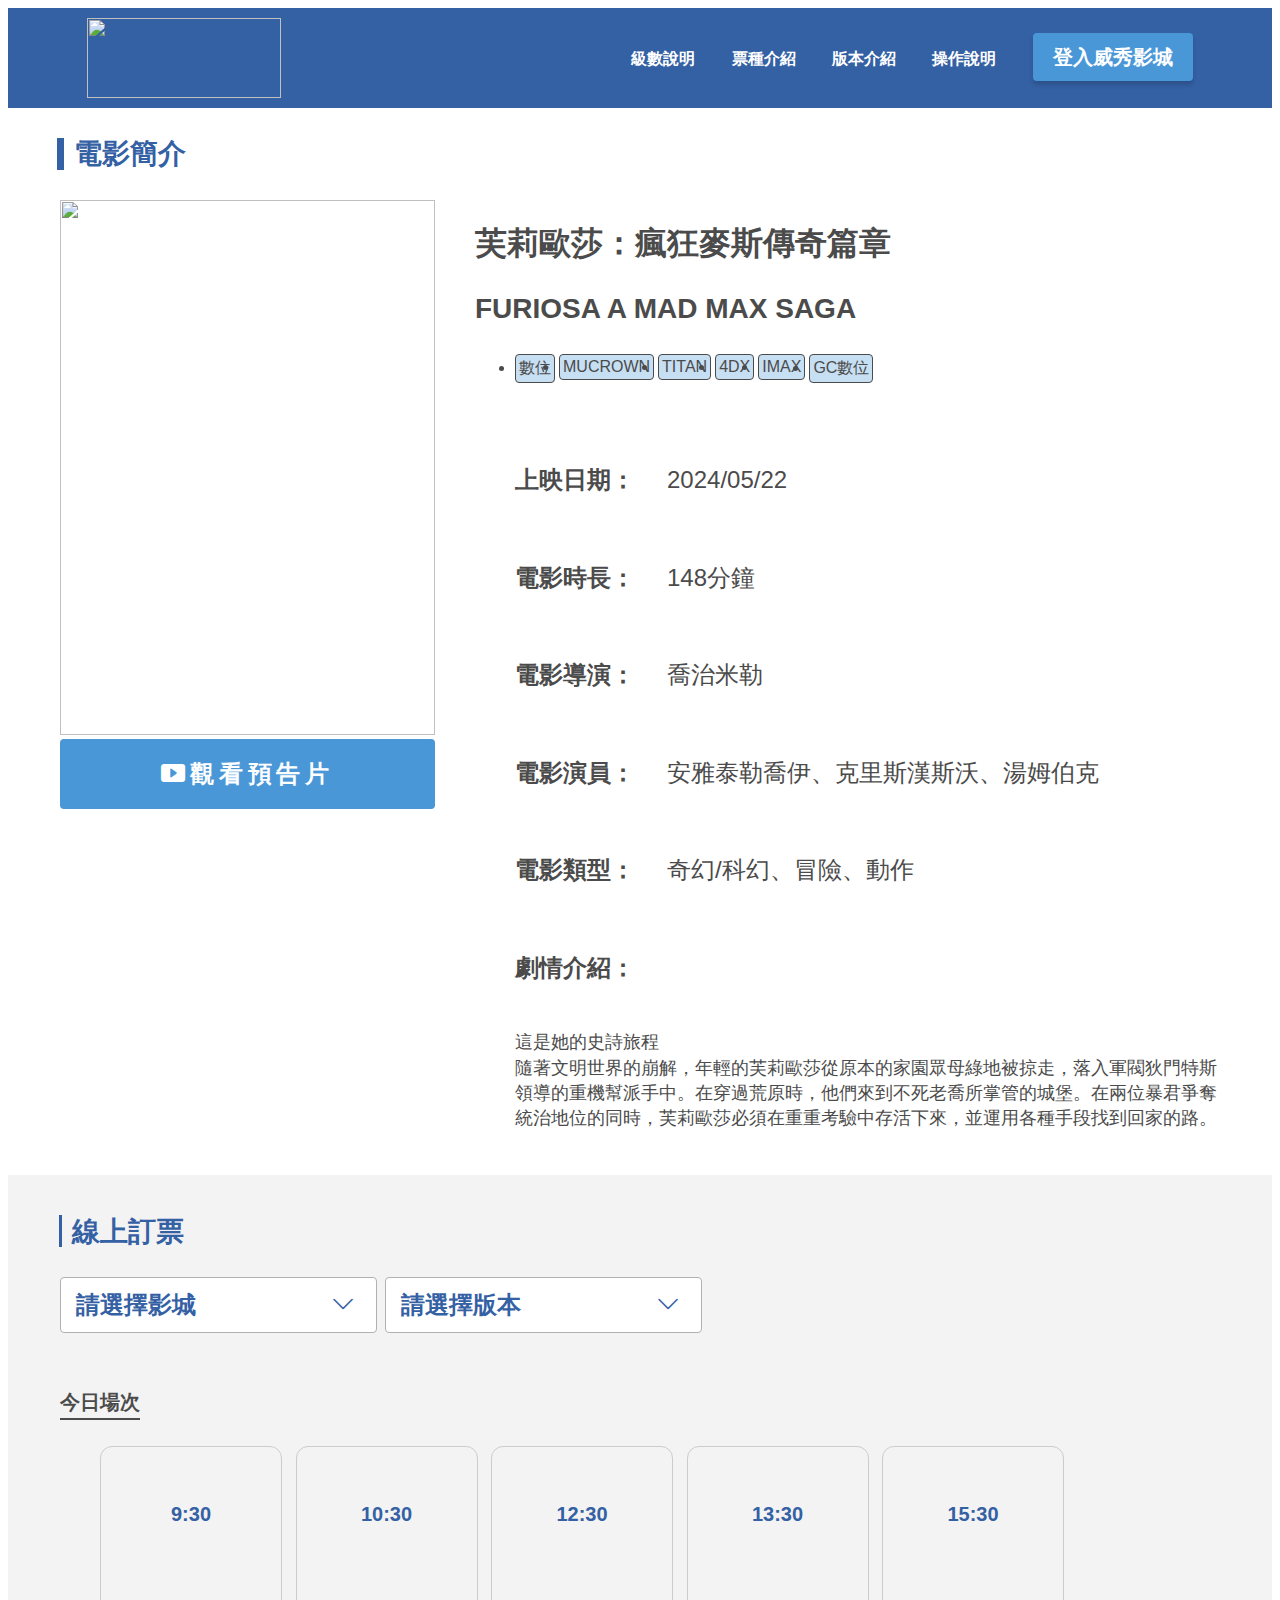
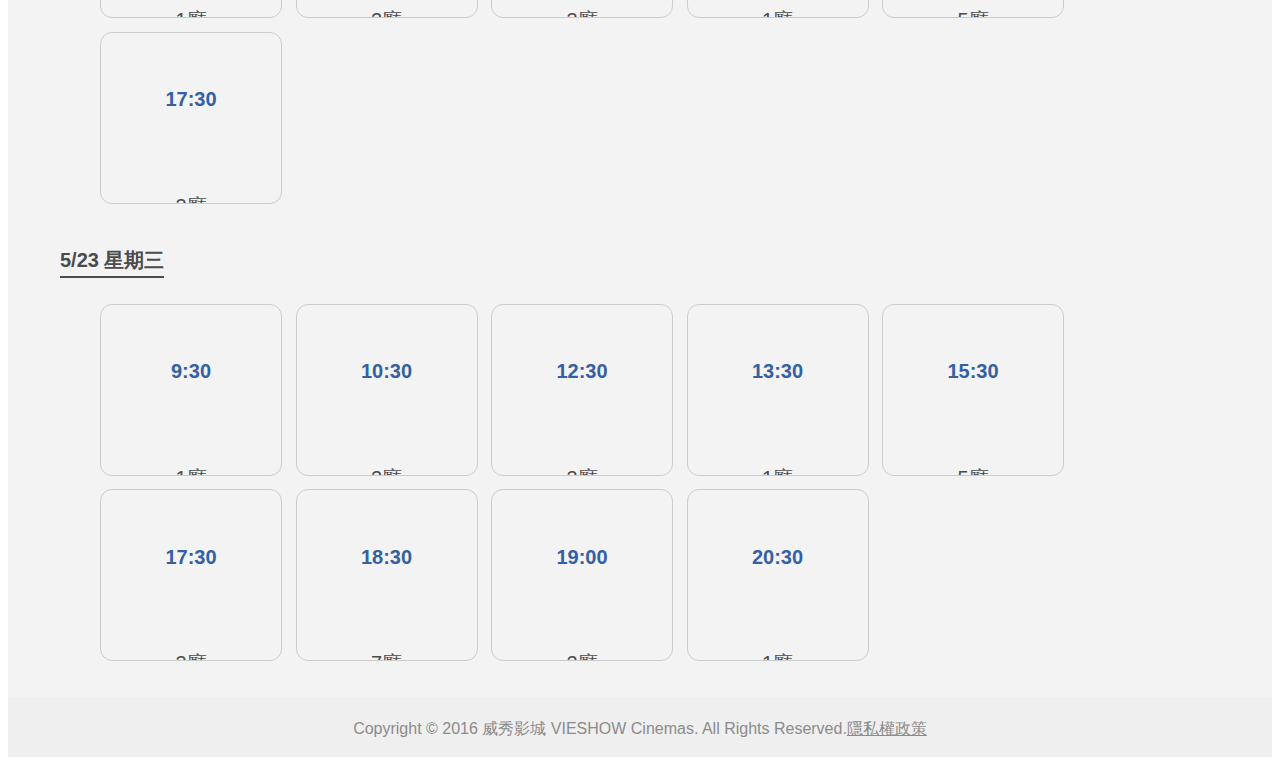
==== movieinfo.html @ c05664ff "上傳其他頁面" ====
<!DOCTYPE html>
<html lang="en">
<head>
  <meta charset="UTF-8">
  <meta name="viewport" content="width=device-width, initial-scale=1.0">
  <link rel="stylesheet" href="css/movieinfo.css">
  <link rel="stylesheet" href="https://cdn.jsdelivr.net/npm/bootstrap-icons@1.11.3/font/bootstrap-icons.min.css">
  <title>Page2</title>
</head>
<body>

  <div class="wrapper">

    <!-- -----------header------------- -->
    <div class="header">
      <div class="nav">
        <img src="img/logo.png" alt="">
        <div class="navbar">
          <a href="#">級數說明</a>
          <a href="#">票種介紹</a>
          <a href="#">版本介紹</a>
          <a href="#">操作說明</a>
          <a href="#" class="btn1">登入威秀影城</a>
        </div>
       </div>
    </div>

    <!-- -----------頁籤------------- -->
    <div class="top">
      <div class="tab1">電影簡介</div>
    </div>

    <!-- -----------電影簡介------------- -->
    <div class="main">
      <div class="container">

        <div class="left">
          <img src="img/pic1.jpeg" alt="">
          <button><i class="bi bi-play-btn-fill"></i>觀看預告片</button>
        </div>

        <div class="right">

          <div class="righttop">
            <h1>芙莉歐莎：瘋狂麥斯傳奇篇章</h1>
            <h2>FURIOSA A MAD MAX SAGA</h2>
            <div class="badgelist">
              <ul>
               <li>數位</li>
               <li>MUCROWN</li>
               <li>TITAN</li>
               <li>4DX</li>
               <li>IMAX</li>
               <li>GC數位</li>
              </ul>
            </div>
            <img src="../第二頁/img/age_15.png" alt="">
            </div>

          <div class="rightcenter">
            <ul>
              <li>
                <h3>上映日期：</h3>
                <p>2024/05/22</p>
              </li>
              <li>
                <h3>電影時長：</h3>
                <p>148分鐘</p>
              </li>
              <li>
                <h3>電影導演：</h3>
                <p>喬治米勒</p>
              </li>
              <li>
                <h3>電影演員：</h3>
                <p>安雅泰勒喬伊、克里斯漢斯沃、湯姆伯克</p>
              </li>
              <li>
                <h3>電影類型：</h3>
                <p>奇幻/科幻、冒險、動作</p>
              </li>
              <li>
                <h3>劇情介紹：</h3>
                <p>這是她的史詩旅程<br>隨著文明世界的崩解，年輕的芙莉歐莎從原本的家園眾母綠地被掠走，落入軍閥狄門特斯領導的重機幫派手中。在穿過荒原時，他們來到不死老喬所掌管的城堡。在兩位暴君爭奪統治地位的同時，芙莉歐莎必須在重重考驗中存活下來，並運用各種手段找到回家的路。</p>
              </li>
            </ul>

          </div>
        </div>

      </div>
    </div>

    <!--------------- 場次區域--------------- -->
    <div class="maindown">

      <!-- ---------區域標題------------- -->
      <div class="middle">
        <div class="tab2">線上訂票</div>
      </div>

    <!-- ----------------下拉式選單------------------- -->
      <div class="dropdown">
        <nav>

          <label for="touch">
            <span>請選擇影城<i class="bi bi-chevron-down"></i></span>
          </label>     

          <input type="checkbox" id="touch"> 
        
          <ul class="theater">
            <li><a href="#">台北信義威秀影城</a></li> 
            <li><a href="#">MUVIE CINEMAS 台北松仁威秀</a></li>
            <li><a href="#">台北京站威秀影城</a></li>
            <li><a href="#">板橋大遠百威秀影城</a></li>
            <li><a href="#">中和環球威秀影城</a></li>
            <li><a href="#">新店裕隆城威秀影城</a></li>
            <li><a href="#">林口MITSUI OUTLET PARK威秀影城</a></li>
          </ul>
        </nav> 

        <nav>

           <label for="touch2">
            <span>請選擇版本<i class="bi bi-chevron-down"></i></span>
          </label>     
                    
          <input type="checkbox" id="touch2"> 
        
          <ul class="version">
            <li><a href="#">數位/英</a></li> 
            <li><a href="#">MUCROWN/英</a></li>
            <li><a href="#">TITAN/英</a></li>
            <li><a href="#">4DX/英</a></li>
            <li><a href="#">IMAX/英</a></li>
            <li><a href="#">GC數位/英</a></li>
          </ul>
        </nav> 

      </div>

      <!-- -------------日期與場次--------------- -->
      <div class="day">
        <div class="today">
          <h5>今日場次</h5>
        </div>
        <div class="movietime">
          <ul>
            <li>
              <h6>9:30</h6>
              <p>1廳<br>數位/英</p>
              <button>查看座位</button>
            </li>
            <li>
              <h6>10:30</h6>
              <p>2廳<br>數位/英</p>
              <button>查看座位</button>
            </li>
            <li>
              <h6>12:30</h6>
              <p>3廳<br>數位/英</p>
              <button>查看座位</button>
            </li>
            <li>
              <h6>13:30</h6>
              <p>1廳<br>數位/英</p>
              <button>查看座位</button>
            </li>
            <li>
              <h6>15:30</h6>
              <p>5廳<br>數位/英</p>
              <button>查看座位</button>
            </li>
            <li>
              <h6>17:30</h6>
              <p>3廳<br>數位/英</p>
              <button>查看座位</button>
            </li>
          </ul>
        </div>

        <div class="tomorrow">
          <h5>5/23 星期三</h5>
        </div>
        <div class="movietime">
          <ul>
            <li>
              <h6>9:30</h6>
              <p>1廳<br>數位/英</p>
              <button>查看座位</button>
            </li>
            <li>
              <h6>10:30</h6>
              <p>2廳<br>數位/英</p>
              <button>查看座位</button>
            </li>
            <li>
              <h6>12:30</h6>
              <p>3廳<br>數位/英</p>
              <button>查看座位</button>
            </li>
            <li>
              <h6>13:30</h6>
              <p>1廳<br>數位/英</p>
              <button>查看座位</button>
            </li>
            <li>
              <h6>15:30</h6>
              <p>5廳<br>數位/英</p>
              <button>查看座位</button>
            </li>
            <li>
              <h6>17:30</h6>
              <p>3廳<br>數位/英</p>
              <button>查看座位</button>
            </li>
            <li>
              <h6>18:30</h6>
              <p>7廳<br>數位/英</p>
              <button>查看座位</button>
            </li>
            <li>
              <h6>19:00</h6>
              <p>2廳<br>數位/英</p>
              <button>查看座位</button>
            </li>
            <li>
              <h6>20:30</h6>
              <p>1廳<br>數位/英</p>
              <button>查看座位</button>
            </li>
          </ul>
        </div>
      </div>
    </div>

    <!-- -------------footer------------------ -->
    <div class="footer">
      <p>Copyright © 2016 威秀影城 VIESHOW Cinemas. All Rights Reserved.</p>
      <a href="#">隱私權政策</a>
    </div>

  </div>
  
</body>
</html>
---- css/movieinfo.css ----
@import url(reset.css);

body{
    font-family: Verdana, Geneva, Tahoma, sans-serif;
    background-color: white;
}

.wrapper{
    
    background-color: white;
    margin: 0 auto;
}

.header{
    margin: 0 auto;
    background-color: #3460A4;
    height: 100px;
    display: flex;
    justify-content: space-evenly;
}

.nav{
    position: relative;
    display: flex;
    gap: 350px;
}

.nav img{
    width: 194px;
    height: 80px;
    margin-top: 10px;
}

.navbar{
    box-sizing: border-box;
    justify-content: flex-start;
    padding: 25px 0;
}

.navbar a{
    text-decoration: none;
    color: white;
    position: relative;
    line-height: 160%;
    margin-right: 32px;
    font-weight: bold;
    
}

.navbar a:hover{

    color: #C7DFF3;
}

.navbar .btn1{
    cursor: pointer;
    display: inline-block;
    background-color: #4A97D8;
    font-size: 20px;
    line-height: 140%;
    text-align: center;
    padding: 10px 20px;
    margin-right: 0;
    box-shadow: 0 4px 4px rgba(0, 0, 0, 0.15);
    border-radius: 4px;
}

.navbar .btn1:hover{
    color: #4B4B4B;
    background-color: #C7DFF3;
}

/* ------------------頁籤------------------------- */

.top{
    height: 32px;
    width: 1160px;
    margin: 30px auto;
    display: flex;
    justify-content: flex-start;
    align-items: center;
    border-left: 7px solid #3460A4;
}

.top .tab1{
    color: #3460A4;
    font-size: 28px;
    line-height: 140%;
    font-weight:bold;
    padding-left: 10px;
}








/* ------------------電影簡介------------------ */
.main{
    margin: 10px auto;
}

.main .container{
    width: 1160px;
    margin: 0 auto;
    display: flex;
}


.main .left{
    width: 375px;
    margin-right: 40px;
}


.main .left img{
    width: 375px;
    height: 535px;
    margin-bottom: 4px;
}

.main .left button{
    width: 375px;
    height: 70px;
    font-size: 24px;
    color: rgb(255, 255, 255);
    line-height: 140%;
    letter-spacing: 0.2em;
    font-weight: bold;
    background-color: #4A97D8;
    border: none;
    border-radius: 4px;
}

.main .left button:hover{
    background-color: #3460A4;
}

.righttop{
    margin-bottom: 24px;
}

.righttop h1{
    font-size: 32px;
    line-height: 140%;
    color: #4B4B4B;
    font-weight: bold;
}

.righttop h2{
    font-size: 28px;
    line-height: 140%;
    color: #4B4B4B;
    font-weight: bold;
}

.main .righttop .badgelist ul{
    display: flex;
    flex-wrap: wrap;
    align-items: flex-start;
    justify-content: flex-start;
    margin-bottom: 12px;
    
}

.main .righttop .badgelist li{
    color: #4B4B4B;
    padding: 3px;
    margin: 2px 4px 2px 0px;
    box-sizing: border-box;
    border: 1px solid #4B4B4B;
    border-radius: 4px;
    background-color: #C7DFF3;
}


.righttop img{
    width: 48px;
    border-radius: 8px;
}

.rightcenter ul li{
    display: flex;
    gap: 32px;
    margin-bottom: 16px;
}

.rightcenter ul li:nth-child(6){
    flex-direction: column;
    row-gap: 4px;
}

.rightcenter ul li h3{
    font-size: 24px;
    line-height: 140%;
    color: #4B4B4B;
    font-weight: bold;
}

.rightcenter ul li p{
    font-size: 24px;
    line-height: 140%;
    color: #4B4B4B;
}

.rightcenter ul li:nth-child(6) p{
    font-size: 18px;
    color: #4B4B4B;
}



 




/* ----------------場次區域---------------- */


.maindown{
    background-color: #F3F3F3;
    padding-top: 10px;
}

/* ------------區域標題-------------- */

.middle{
    height: 32px;
    width: 1160px;
    margin: 30px auto;
    display: flex;
    justify-content: flex-start;
    align-items: center;
    border-left: 3px solid #3460A4;
}

.middle .tab2{
    color: #3460A4;
    font-size: 28px;
    line-height: 140%;
    font-weight:bold;
    padding-left: 10px;

}

/* -----------下拉式選單----------- */

.dropdown{
    width: 1160px;
    margin: 20px auto;
    display: flex;
    gap: 8px;
}

/* -----------下拉式選單:影城----------- */

.dropdown nav {
  width : 315px; 
  border: 1px solid #B1B1B1;
  border-radius: 4px;
  background-color: white;
  
}

span {
  padding : 10px 15px;
  color: #3460A4;
  font-size : 24px;
  line-height: 140%;
  font-weight: bold;
  cursor : pointer;
  display: block;
}

.bi-chevron-down{
    margin-left: auto;

}


.theater {
  clear:both;
  position: absolute;
  width: 315px;;
  height:0px;
  overflow: hidden;
  transition: height .4s ease;
  background-color: #ffffff;
  border-radius: 4px;
  margin-top: 8px;
}

.theater li {
    padding : 20px;
}

.theater li a {
    text-decoration : none;
    color : #3460A4;
}

#touch {
    position: absolute; 
    opacity: 0; 
    height: 0px;
}    

#touch:checked + .theater {
    height: 400px;
} 

/* -----------下拉式選單:版本----------- */

nav {
    width : 315px; 
    border: 1px solid #B1B1B1;
    border-radius: 4px;
    background-color: white;
    
  }
  
span {
    padding : 10px 15px;
    color: #3460A4;
    font-size : 24px;
    line-height: 140%;
    font-weight: bold;
    cursor : pointer;
    display: block;
  }
  
.bi-chevron-down{
      margin-left: 135px;
  
  }
  
  
.dropdown .version {
    clear:both;
    position: absolute;
    width: 315px;;
    height:0px;
    overflow: hidden;
    transition: height .4s ease;
    background-color: #ffffff;
    border-radius: 4px;
    margin-top: 8px;
  }
  
.dropdown .version li {
      padding : 20px;
  }
  
.dropdown .version li a {
      text-decoration : none;
      color : #3460A4;
  }
  
#touch2 {
      position: absolute; 
      opacity: 0; 
      height: 0px;
  }    
  
#touch2:checked + .version {
      height: 345px;
  } 


/* ----------日期與場次------------ */

.day{
    max-width: 1160px;
    margin: 0 auto;
    padding-bottom: 20px;
}

.today h5{
    display: inline-block;
    font-size: 20px;
    font-weight: bold;
    color: #4B4B4B;
    line-height: 160%;
    border-bottom: 2px solid #4B4B4B;
    margin-bottom: 10px;
}

.tomorrow h5{
    display: inline-block;
    font-size: 20px;
    font-weight: bold;
    color: #4B4B4B;
    line-height: 160%;
    border-bottom: 2px solid #4B4B4B;
    margin-bottom: 10px;
    margin-top: 24px;
}

.movietime ul{
    display: flex;
    flex-wrap: wrap;
    justify-content: flex-start;
    gap: 13.5px;
}

.movietime li{
    display: flex;
    flex-direction: column;
    border: 0.1px solid #ccc;
    border-radius: 12px;
    width: 180px;
    height: 170px;
    text-align: center;
    overflow: hidden;
}

.movietime li:hover{
    box-shadow: 0 4px 4px rgba(0, 0, 0, 0.15);
}

.movietime h6{
    font-size: 20px;
    color: #3460A4;
    font-weight: bold;
    line-height: 200%;
}

.movietime p{
    font-size: 20px;
    color: #4B4B4B;
    line-height: 200%;
    padding-bottom: 10px;
}

.movietime button{
    font-size: 20px;
    letter-spacing: 0.1rem;
    color: white;
    font-weight: bold;
    background-color: #3460A4;
    width: 180px;
    height: 40px;
    border: none;
}








/* --------------Footer------------ */
.footer{
    display: flex;
    flex-direction: row;
    justify-content: center;
    background-color: #EFEFEF;
    height: 60px;
}

.footer p{
    text-align: center;
    color: #8B8B8B;
    margin-top: 22px;
}
.footer a{
    margin-top: 22px;
    color: #8B8B8B;
}
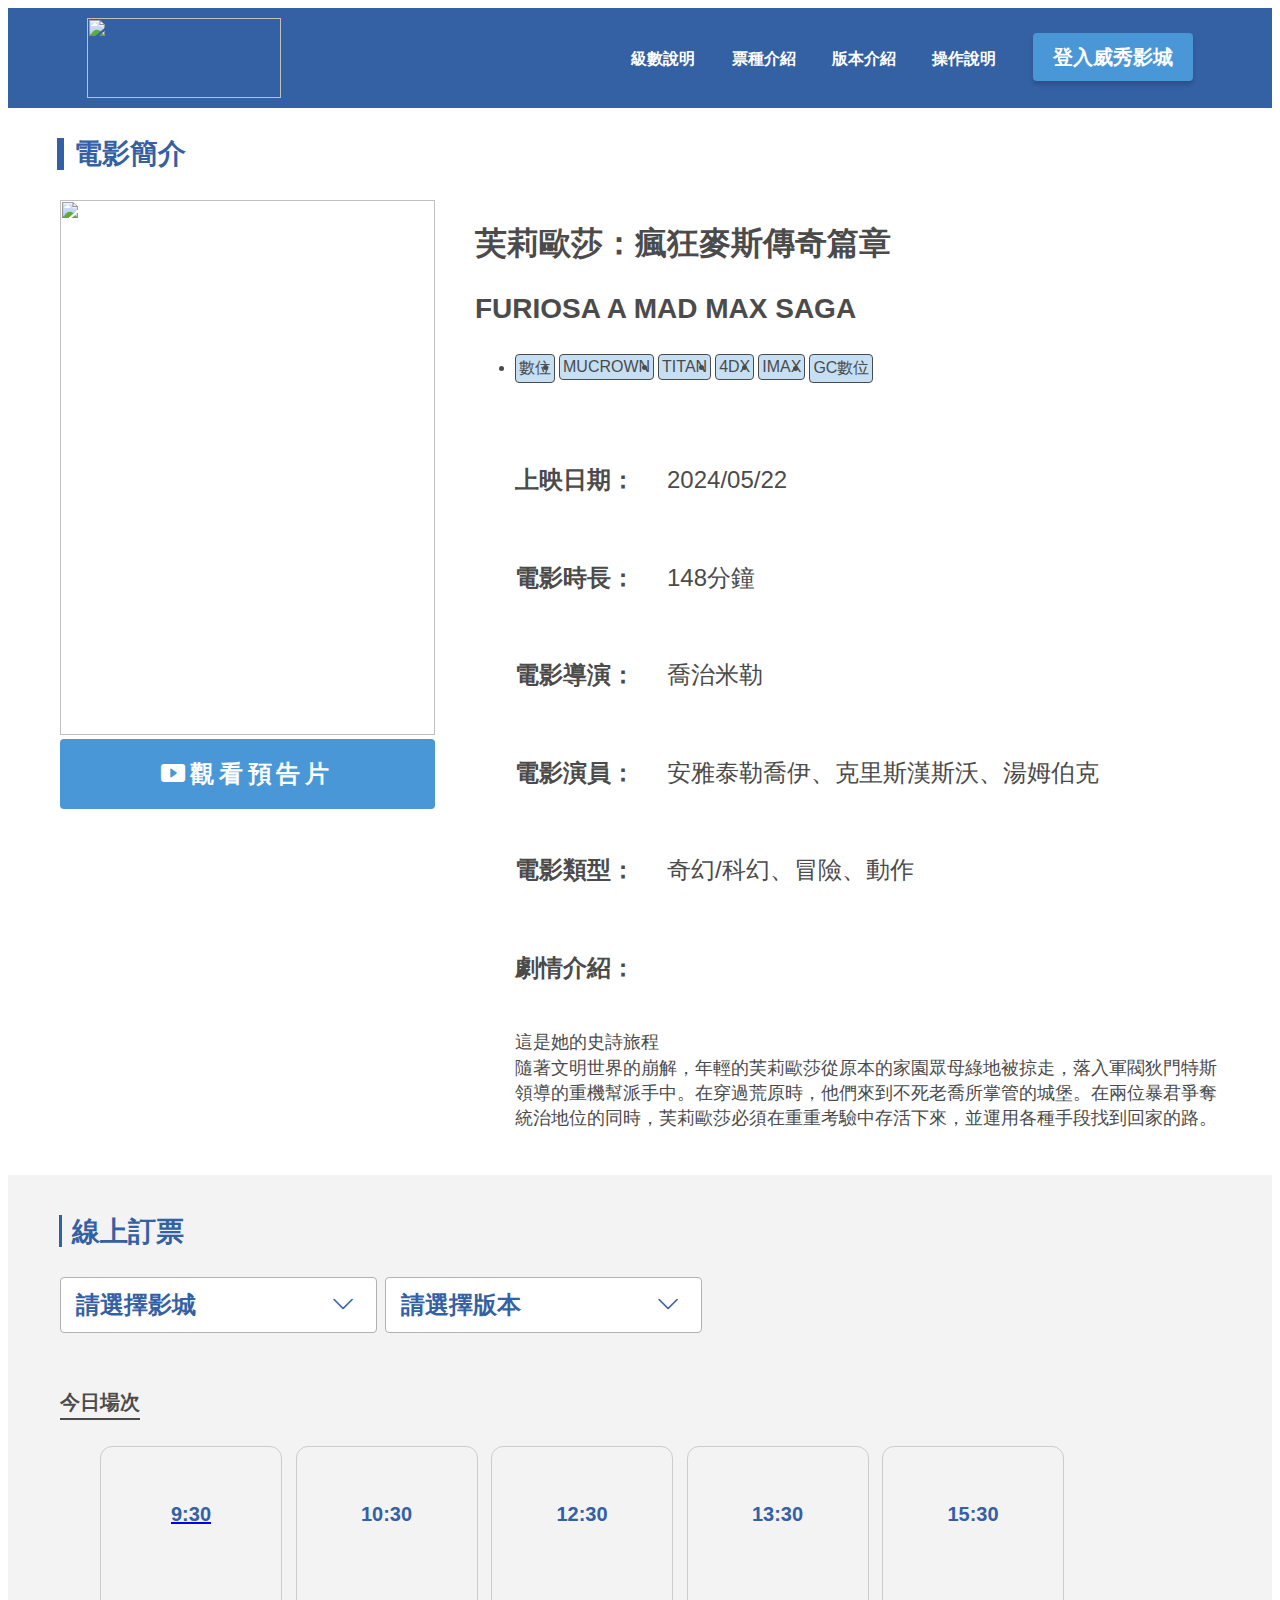
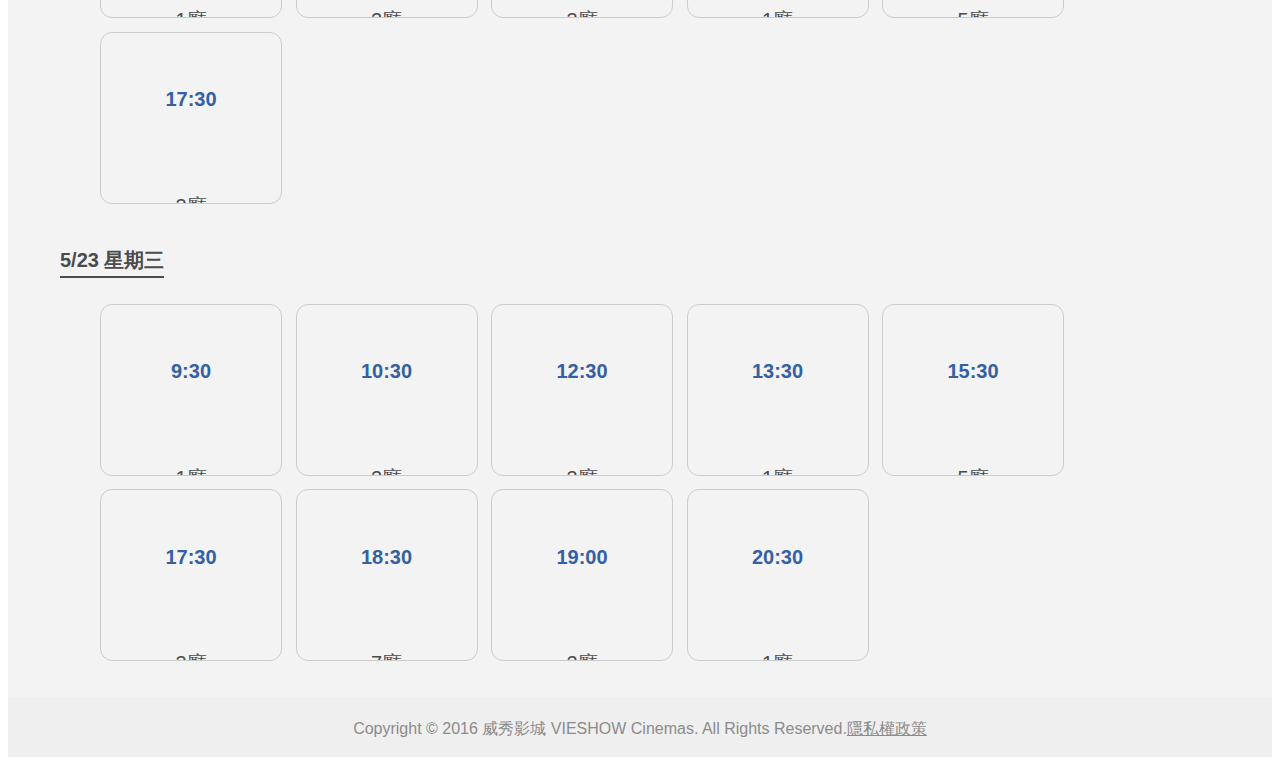
==== commit 996c9e25: "將第二頁連結至第三頁" ====
--- a/movieinfo.html
+++ b/movieinfo.html
@@ -147,11 +147,11 @@
         </div>
         <div class="movietime">
           <ul>
-            <li>
+            <a href="seat.html"><li>
               <h6>9:30</h6>
               <p>1廳<br>數位/英</p>
               <button>查看座位</button>
-            </li>
+            </li></a>
             <li>
               <h6>10:30</h6>
               <p>2廳<br>數位/英</p>
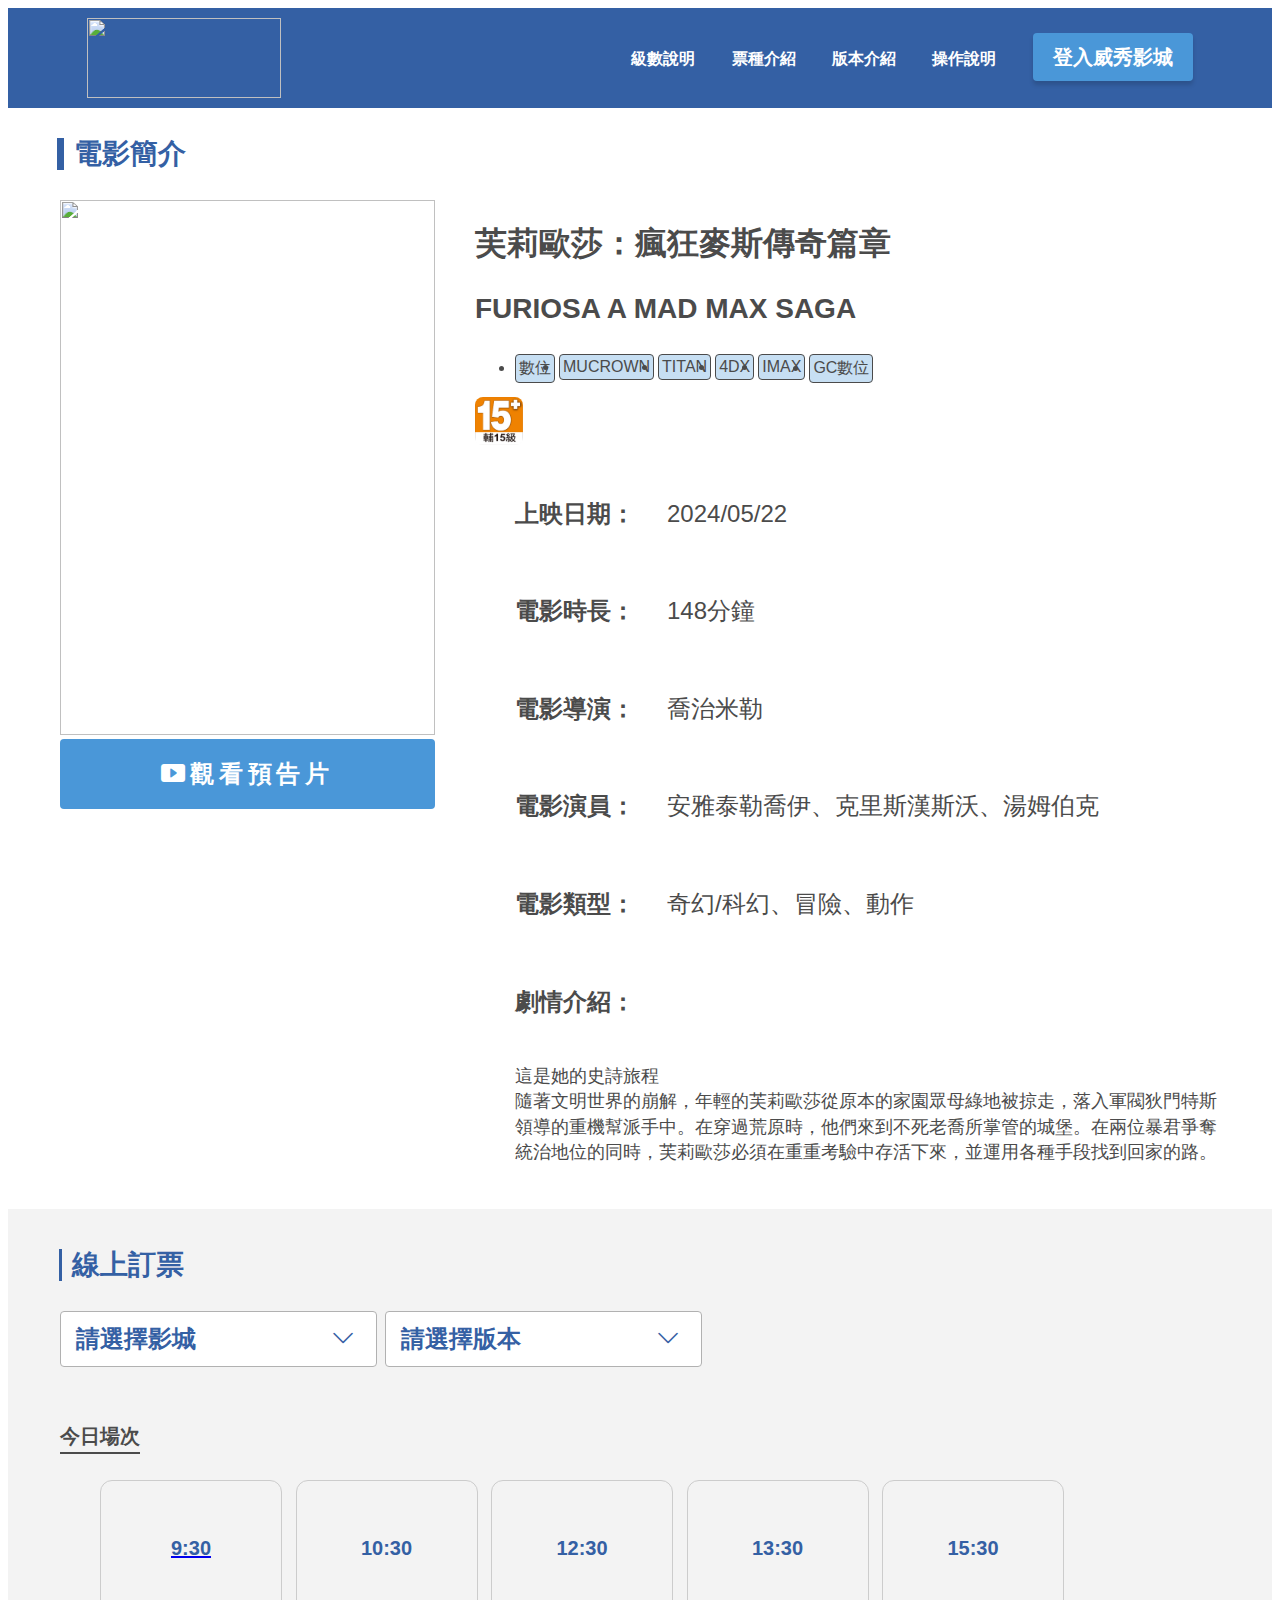
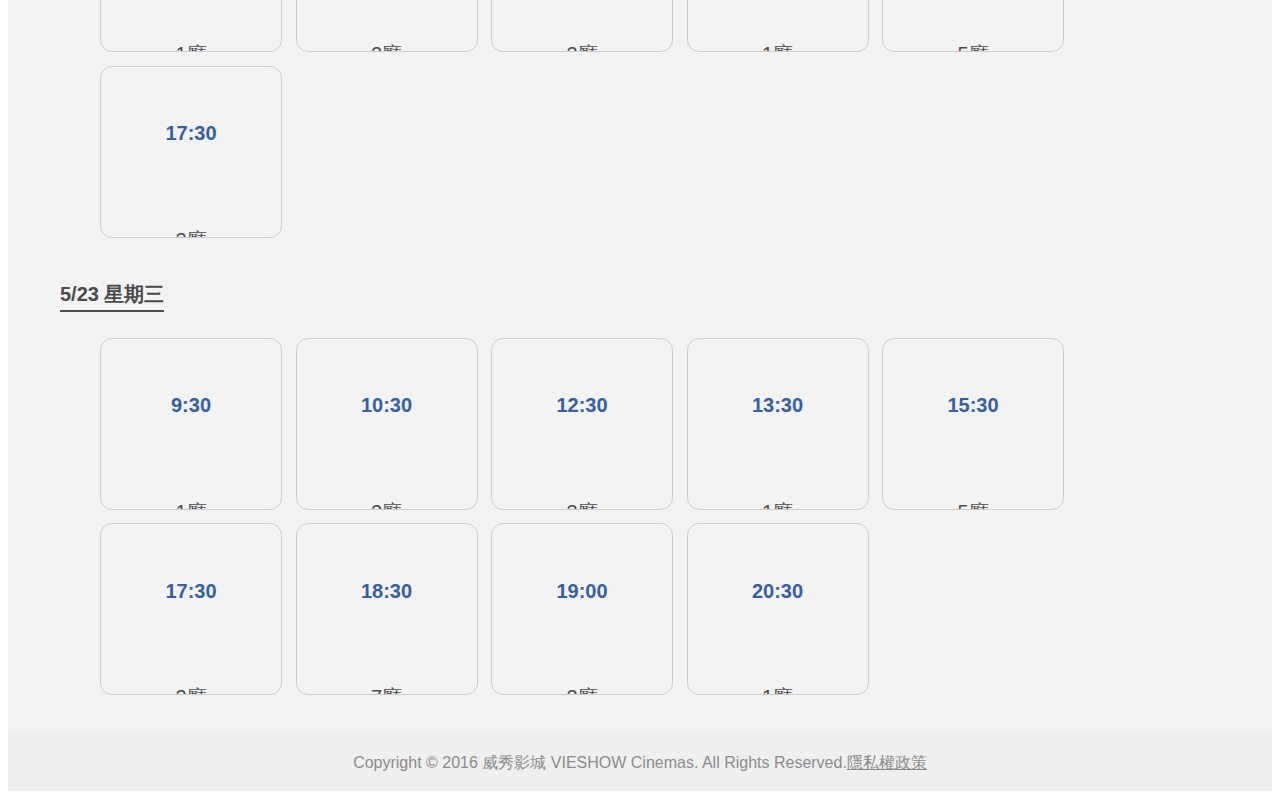
==== commit 9717b5f2: "變更圖片路徑2" ====
--- a/movieinfo.html
+++ b/movieinfo.html
@@ -5,7 +5,7 @@
   <meta name="viewport" content="width=device-width, initial-scale=1.0">
   <link rel="stylesheet" href="css/movieinfo.css">
   <link rel="stylesheet" href="https://cdn.jsdelivr.net/npm/bootstrap-icons@1.11.3/font/bootstrap-icons.min.css">
-  <title>Page2</title>
+  <title> movieinfoPage2</title>
 </head>
 <body>
 
@@ -54,7 +54,7 @@
                <li>GC數位</li>
               </ul>
             </div>
-            <img src="../第二頁/img/age_15.png" alt="">
+            <img src="img/age_15.png" alt="">
             </div>
 
           <div class="rightcenter">
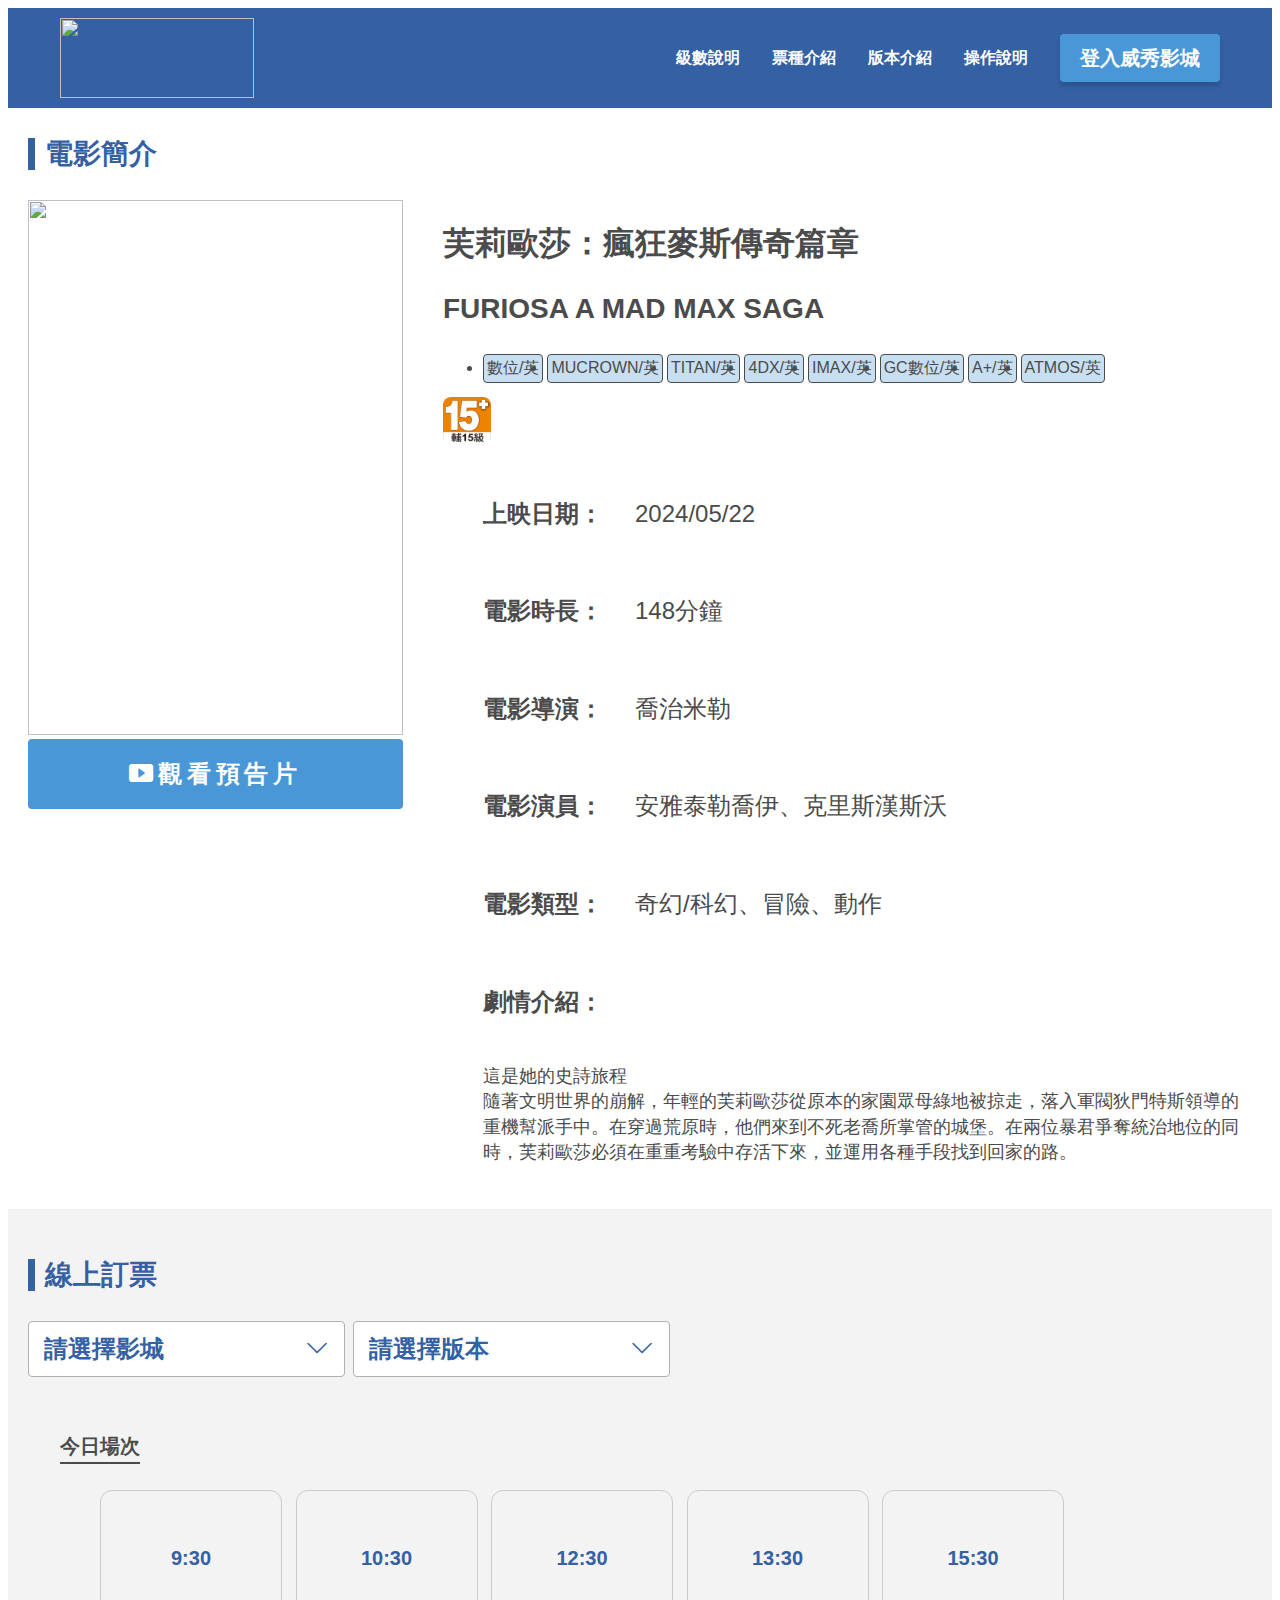
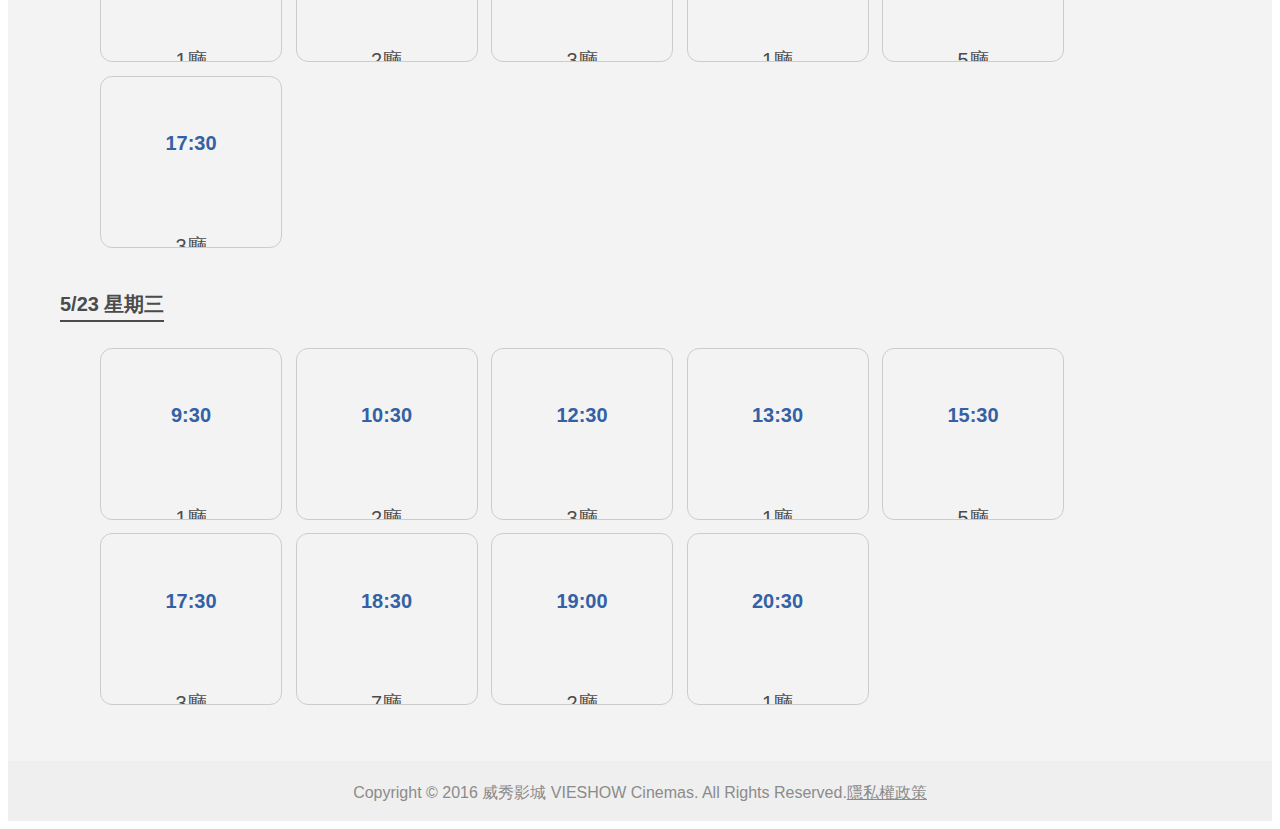
==== commit 938c8e4b: "第二頁 RWD" ====
--- a/movieinfo.html
+++ b/movieinfo.html
@@ -4,26 +4,30 @@
   <meta charset="UTF-8">
   <meta name="viewport" content="width=device-width, initial-scale=1.0">
   <link rel="stylesheet" href="css/movieinfo.css">
+  <link rel="stylesheet" href="css/movieinfoRWD.css">
   <link rel="stylesheet" href="https://cdn.jsdelivr.net/npm/bootstrap-icons@1.11.3/font/bootstrap-icons.min.css">
+  <link rel="stylesheet" href="https://stackpath.bootstrapcdn.com/font-awesome/4.7.0/css/font-awesome.min.css">
   <title> movieinfoPage2</title>
 </head>
 <body>
 
+  <!-- -----------header------------- -->
+  <div class="header">
+    <div class="nav">
+      <img src="img/logo.png" alt="">
+      <i class="fa fa-bars" aria-hidden="true"></i>
+      <div class="navbar">
+        <a href="#">級數說明</a>
+        <a href="#">票種介紹</a>
+        <a href="#">版本介紹</a>
+        <a href="#">操作說明</a>
+        <a href="#" class="btn1">登入威秀影城</a>
+      </div>
+     </div>
+  </div>
+
+  <!-- -------------電影簡介&線上訂票-------------- -->
   <div class="wrapper">
-
-    <!-- -----------header------------- -->
-    <div class="header">
-      <div class="nav">
-        <img src="img/logo.png" alt="">
-        <div class="navbar">
-          <a href="#">級數說明</a>
-          <a href="#">票種介紹</a>
-          <a href="#">版本介紹</a>
-          <a href="#">操作說明</a>
-          <a href="#" class="btn1">登入威秀影城</a>
-        </div>
-       </div>
-    </div>
 
     <!-- -----------頁籤------------- -->
     <div class="top">
@@ -46,12 +50,14 @@
             <h2>FURIOSA A MAD MAX SAGA</h2>
             <div class="badgelist">
               <ul>
-               <li>數位</li>
-               <li>MUCROWN</li>
-               <li>TITAN</li>
-               <li>4DX</li>
-               <li>IMAX</li>
-               <li>GC數位</li>
+               <li>數位/英</li>
+               <li>MUCROWN/英</li>
+               <li>TITAN/英</li>
+               <li>4DX/英</li>
+               <li>IMAX/英</li>
+               <li>GC數位/英</li>
+               <li>A+/英</li>
+               <li>ATMOS/英</li>
               </ul>
             </div>
             <img src="img/age_15.png" alt="">
@@ -73,7 +79,7 @@
               </li>
               <li>
                 <h3>電影演員：</h3>
-                <p>安雅泰勒喬伊、克里斯漢斯沃、湯姆伯克</p>
+                <p>安雅泰勒喬伊、克里斯漢斯沃</p>
               </li>
               <li>
                 <h3>電影類型：</h3>
@@ -147,36 +153,54 @@
         </div>
         <div class="movietime">
           <ul>
-            <a href="seat.html"><li>
-              <h6>9:30</h6>
-              <p>1廳<br>數位/英</p>
-              <button>查看座位</button>
-            </li></a>
-            <li>
-              <h6>10:30</h6>
-              <p>2廳<br>數位/英</p>
-              <button>查看座位</button>
-            </li>
-            <li>
-              <h6>12:30</h6>
-              <p>3廳<br>數位/英</p>
-              <button>查看座位</button>
-            </li>
-            <li>
-              <h6>13:30</h6>
-              <p>1廳<br>數位/英</p>
-              <button>查看座位</button>
-            </li>
-            <li>
-              <h6>15:30</h6>
-              <p>5廳<br>數位/英</p>
-              <button>查看座位</button>
-            </li>
-            <li>
-              <h6>17:30</h6>
-              <p>3廳<br>數位/英</p>
-              <button>查看座位</button>
-            </li>
+            <a href="seat.html">
+              <li>
+                <h6>9:30</h6>
+                <p id="cinema">1廳</p>
+                <p>數位/英</p>
+                <button>查看座位</button>
+              </li>
+            </a>
+            <a href="seat.html">
+              <li>
+                <h6>10:30</h6>
+                <p id="cinema">2廳</p>
+                <p>數位/英</p>
+                <button>查看座位</button>
+              </li>
+            </a>
+            <a href="seat.html">
+              <li>
+                <h6>12:30</h6>
+                <p id="cinema">3廳</p>
+                <p>數位/英</p>
+                <button>查看座位</button>
+              </li>
+            </a>
+            <a href="seat.html">
+              <li>
+                <h6>13:30</h6>
+                <p id="cinema">1廳</p>
+                <p>數位/英</p>
+                <button>查看座位</button>
+              </li>
+            </a>
+            <a href="seat.html">
+              <li>
+                <h6>15:30</h6>
+                <p id="cinema">5廳</p>
+                <p>數位/英</p>
+                <button>查看座位</button>
+              </li>
+            </a>
+            <a href="seat.html">
+              <li>
+                <h6>17:30</h6>
+                <p id="cinema">3廳</p>
+                <p>數位/英</p>
+                <button>查看座位</button>
+              </li>
+            </a>
           </ul>
         </div>
 
@@ -187,61 +211,70 @@
           <ul>
             <li>
               <h6>9:30</h6>
-              <p>1廳<br>數位/英</p>
+              <p id="cinema">1廳</p>
+              <p>數位/英</p>
               <button>查看座位</button>
             </li>
             <li>
               <h6>10:30</h6>
-              <p>2廳<br>數位/英</p>
+              <p id="cinema">2廳</p>
+              <p>數位/英</p>
               <button>查看座位</button>
             </li>
             <li>
               <h6>12:30</h6>
-              <p>3廳<br>數位/英</p>
+              <p id="cinema">3廳</p>
+              <p>數位/英</p>
               <button>查看座位</button>
             </li>
             <li>
               <h6>13:30</h6>
-              <p>1廳<br>數位/英</p>
+              <p id="cinema">1廳</p>
+              <p>數位/英</p>
               <button>查看座位</button>
             </li>
             <li>
               <h6>15:30</h6>
-              <p>5廳<br>數位/英</p>
+              <p id="cinema">5廳</p>
+              <p>數位/英</p>
               <button>查看座位</button>
             </li>
             <li>
               <h6>17:30</h6>
-              <p>3廳<br>數位/英</p>
+              <p id="cinema">3廳</p>
+              <p>數位/英</p>
               <button>查看座位</button>
             </li>
             <li>
               <h6>18:30</h6>
-              <p>7廳<br>數位/英</p>
+              <p id="cinema">7廳</p>
+              <p>數位/英</p>
               <button>查看座位</button>
             </li>
             <li>
               <h6>19:00</h6>
-              <p>2廳<br>數位/英</p>
+              <p id="cinema">2廳</p>
+              <p>數位/英</p>
               <button>查看座位</button>
             </li>
             <li>
               <h6>20:30</h6>
-              <p>1廳<br>數位/英</p>
-              <button>查看座位</button>
-            </li>
-          </ul>
-        </div>
-      </div>
-    </div>
-
-    <!-- -------------footer------------------ -->
-    <div class="footer">
-      <p>Copyright © 2016 威秀影城 VIESHOW Cinemas. All Rights Reserved.</p>
-      <a href="#">隱私權政策</a>
+              <p id="cinema">1廳</p>
+              <p>數位/英</p>
+              <button>查看座位</button>
+            </li>
+          </ul>
+        </div>
+      </div>
     </div>
 
   </div>
   
+  <!-- -------------footer------------------ -->
+  <div class="footer">
+    <p>Copyright © 2016 威秀影城 VIESHOW Cinemas. All Rights Reserved.</p>
+    <a href="#">隱私權政策</a>
+  </div>
+
 </body>
 </html>--- a/css/movieinfo.css
+++ b/css/movieinfo.css
@@ -5,35 +5,35 @@
     background-color: white;
 }
 
-.wrapper{
-    
-    background-color: white;
-    margin: 0 auto;
-}
-
+/* ----------header------------ */
 .header{
-    margin: 0 auto;
     background-color: #3460A4;
     height: 100px;
     display: flex;
     justify-content: space-evenly;
 }
 
+
 .nav{
-    position: relative;
-    display: flex;
-    gap: 350px;
+    width: 1160px;
+    margin: 0 auto;
+    display: flex;
+    justify-content: space-between;
+    align-items: center;
 }
 
 .nav img{
     width: 194px;
     height: 80px;
-    margin-top: 10px;
+}
+
+.header .nav i{
+    display: none;
 }
 
 .navbar{
-    box-sizing: border-box;
-    justify-content: flex-start;
+    display: flex;
+    align-items: center;
     padding: 25px 0;
 }
 
@@ -44,7 +44,7 @@
     line-height: 160%;
     margin-right: 32px;
     font-weight: bold;
-    
+    display: block;
 }
 
 .navbar a:hover{
@@ -54,7 +54,7 @@
 
 .navbar .btn1{
     cursor: pointer;
-    display: inline-block;
+    display: block;
     background-color: #4A97D8;
     font-size: 20px;
     line-height: 140%;
@@ -70,7 +70,14 @@
     background-color: #C7DFF3;
 }
 
-/* ------------------頁籤------------------------- */
+/* ------------------電影簡介&線上訂票------------------- */
+.wrapper{
+    
+    background-color: white;
+    margin: 0 auto;
+}
+
+/* ------------------頁籤------------------- */
 
 .top{
     height: 32px;
@@ -90,19 +97,12 @@
     padding-left: 10px;
 }
 
-
-
-
-
-
-
-
 /* ------------------電影簡介------------------ */
 .main{
     margin: 10px auto;
 }
 
-.main .container{
+.container{
     width: 1160px;
     margin: 0 auto;
     display: flex;
@@ -156,7 +156,7 @@
     font-weight: bold;
 }
 
-.main .righttop .badgelist ul{
+.badgelist ul{
     display: flex;
     flex-wrap: wrap;
     align-items: flex-start;
@@ -165,7 +165,7 @@
     
 }
 
-.main .righttop .badgelist li{
+.badgelist li{
     color: #4B4B4B;
     padding: 3px;
     margin: 2px 4px 2px 0px;
@@ -192,14 +192,14 @@
     row-gap: 4px;
 }
 
-.rightcenter ul li h3{
+.rightcenter h3{
     font-size: 24px;
     line-height: 140%;
     color: #4B4B4B;
     font-weight: bold;
 }
 
-.rightcenter ul li p{
+.rightcenter p{
     font-size: 24px;
     line-height: 140%;
     color: #4B4B4B;
@@ -209,13 +209,6 @@
     font-size: 18px;
     color: #4B4B4B;
 }
-
-
-
- 
-
-
-
 
 /* ----------------場次區域---------------- */
 
@@ -234,7 +227,7 @@
     display: flex;
     justify-content: flex-start;
     align-items: center;
-    border-left: 3px solid #3460A4;
+    border-left: 7px solid #3460A4;
 }
 
 .middle .tab2{
@@ -261,8 +254,7 @@
   width : 315px; 
   border: 1px solid #B1B1B1;
   border-radius: 4px;
-  background-color: white;
-  
+  background-color: rgb(255, 255, 255);
 }
 
 span {
@@ -272,19 +264,19 @@
   line-height: 140%;
   font-weight: bold;
   cursor : pointer;
-  display: block;
+  display: flex;
+  justify-content: space-between;
 }
 
 .bi-chevron-down{
-    margin-left: auto;
-
+    margin-left: 135px;
 }
 
 
 .theater {
   clear:both;
   position: absolute;
-  width: 315px;;
+  width: 315px;
   height:0px;
   overflow: hidden;
   transition: height .4s ease;
@@ -314,29 +306,6 @@
 
 /* -----------下拉式選單:版本----------- */
 
-nav {
-    width : 315px; 
-    border: 1px solid #B1B1B1;
-    border-radius: 4px;
-    background-color: white;
-    
-  }
-  
-span {
-    padding : 10px 15px;
-    color: #3460A4;
-    font-size : 24px;
-    line-height: 140%;
-    font-weight: bold;
-    cursor : pointer;
-    display: block;
-  }
-  
-.bi-chevron-down{
-      margin-left: 135px;
-  
-  }
-  
   
 .dropdown .version {
     clear:both;
@@ -399,6 +368,10 @@
     margin-top: 24px;
 }
 
+.movietime a{
+    text-decoration: none;
+}
+
 .movietime ul{
     display: flex;
     flex-wrap: wrap;
@@ -431,8 +404,8 @@
 .movietime p{
     font-size: 20px;
     color: #4B4B4B;
-    line-height: 200%;
-    padding-bottom: 10px;
+    line-height: 160%;
+    padding-bottom: 13px;
 }
 
 .movietime button{
@@ -447,12 +420,6 @@
 }
 
 
-
-
-
-
-
-
 /* --------------Footer------------ */
 .footer{
     display: flex;
--- a/css/movieinfoRWD.css
+++ b/css/movieinfoRWD.css
@@ -0,0 +1,317 @@
+@media screen and (max-width: 1280px) {
+
+    .top{
+        width: auto;
+    }
+
+    .container{
+        width: auto;
+    }
+
+    .middle{
+        width: auto;
+    }
+
+    .dropdown{
+        width: auto;
+    }
+
+    .maindown{
+        width: auto;
+    }
+
+    /* -------------頁籤-------------- */
+    .top{
+        margin-left: 20px;
+    }
+    
+    .container{
+        margin: 0 20px;
+    }
+    
+    .maindown{
+        padding: 20px;
+    }
+
+}
+
+@media screen and (max-width: 1160px) {
+
+    .nav img{
+        margin-left: 20px;
+    }
+
+    /* ----------漢堡選單---------- */
+    .header .nav i{
+        display: block;
+    }
+
+    .header .nav i{
+        color: white;
+        font-size: 36px;
+        margin-right: 20px;
+    }
+
+    .navbar{
+        position: absolute;
+		background-color: #4A97D8;
+		left: 0;
+		top: 100px;
+		width: 100%;
+        display: none;
+    }
+
+    .navbar a{
+        font-size: 24px;
+        text-align: center;
+        line-height: 160%;
+        margin: 20px auto;
+
+    }
+
+    .navbar .btn1{
+        font-size: 24px;
+        margin: 0 auto;
+        background-color: #3460A4;
+        width: 162px;
+        height: 30px;
+    }
+
+    .nav i:hover ~ .navbar {
+        display: block;
+    }
+
+    .rightcenter h3{
+        min-width: 120px;
+    }
+
+@media screen and (max-width: 820px) {
+
+    /* ----------電影簡介--------- */
+    .main .left{
+        margin-right: 24px;
+    }
+
+    .righttop{
+        margin-bottom: 16px;
+    }
+
+    .badgelist ul{
+        margin-bottom: 4px;
+    }
+
+    .righttop h1{
+        font-size: 28px;
+    }
+
+    .righttop h2{
+        font-size: 24px;
+    }
+
+    .rightcenter h3{
+        font-size: 18px;
+    }
+    .rightcenter p{
+        font-size: 18px;
+    }
+
+    .rightcenter ul li:nth-child(6) p{
+        font-size: 15.5px;
+    }
+
+    .movietime ul{
+        gap: 8px;
+    }
+
+}
+
+@media screen and (max-width: 700px) {
+
+    .top{
+        margin-left: 10px;
+    }
+
+    .main{
+        margin: 0;
+    }
+
+    .container{
+        flex-direction: column;
+        margin: 0 auto;
+    }
+
+    /* --------電影簡介-------- */
+    .main .left{
+        width: 398px;
+        margin: 0 auto;
+    }
+
+    .main .left img{
+        width: 398px;
+    }
+
+    .main .left button{
+        width: 398px;
+    }
+
+    .righttop{
+        width: 398px;
+        margin: 0 auto;
+    }
+
+    .rightcenter{
+        width: 398px;
+        margin: 0 auto;
+    }
+
+    /* ----------場次區域--------- */
+
+    /* ---------下拉式選單-------- */
+    .dropdown{
+        justify-content: center;
+    }
+
+    .dropdown nav {
+        width: 200px;
+    }
+
+    .bi-chevron-down{
+        margin-left: 25px;
+    }
+
+    .theater {
+        width: 200px;
+    }
+
+    .dropdown .version{
+        width: 200px;
+    }
+
+    #touch:checked + .theater {
+        height: 450px;
+    } 
+
+    .movietime ul{
+        justify-content: center;
+    }
+
+    /* --------footer-------- */
+    .footer{
+        height: 65px;
+        flex-direction: column;
+        align-items: center;
+        justify-content: space-evenly
+    }
+
+    .footer p{
+        font-size: 12px;
+        margin-top: 0;
+    }
+
+    .footer a{
+        font-size: 12px;
+        margin-top: 0;
+    }
+
+}
+
+@media screen and (max-width: 602px) {
+    .main .left{
+        margin-bottom: 16px;
+    }
+
+    .rightcenter ul li{
+        flex-direction: column;
+        gap: 4px;
+    }
+
+    .righttop{
+        margin-bottom: 8px;
+    }
+
+    .middle .tab2{
+        font-size: 24px;
+    }
+
+    span {
+        font-size: 16px;
+    }
+
+    .bi-chevron-down{
+        margin-left: 70px;
+    }
+
+    .movietime li{
+        width: 160px;
+    }
+
+    .movietime button{
+        width: 160px;
+    }
+}
+
+@media screen and (max-width: 550px) {
+    .bi-chevron-down{
+        margin-left: 60px;
+    }
+
+    #cinema{
+        display: none;
+    }
+
+    .movietime p{
+        line-height: 200%;
+    }
+
+    .bi-chevron-down{
+        margin-left: 40px;
+    }
+
+    .movietime li{
+        width: 120px;
+        height: 130px;
+    }
+
+    .movietime button{
+        width: 120px;
+    }
+}
+
+@media screen and (max-width: 400px) {
+    .main .left{
+        width: 350px;
+        margin: 0 auto;
+    }
+
+    .main .left img{
+        width: 350px;
+    }
+
+    .main .left button{
+        width: 350px;
+    }
+
+    .righttop{
+        width: 350px;
+        margin: 0 auto;
+    }
+
+    .rightcenter{
+        width: 350px;
+        margin: 0 auto;
+    }
+
+    .theater {
+        width: 170px;
+    }
+
+    .dropdown .version{
+        width: 170px;
+    }
+
+    #touch:checked + .theater {
+        height: 500px;
+    } 
+}
+
+}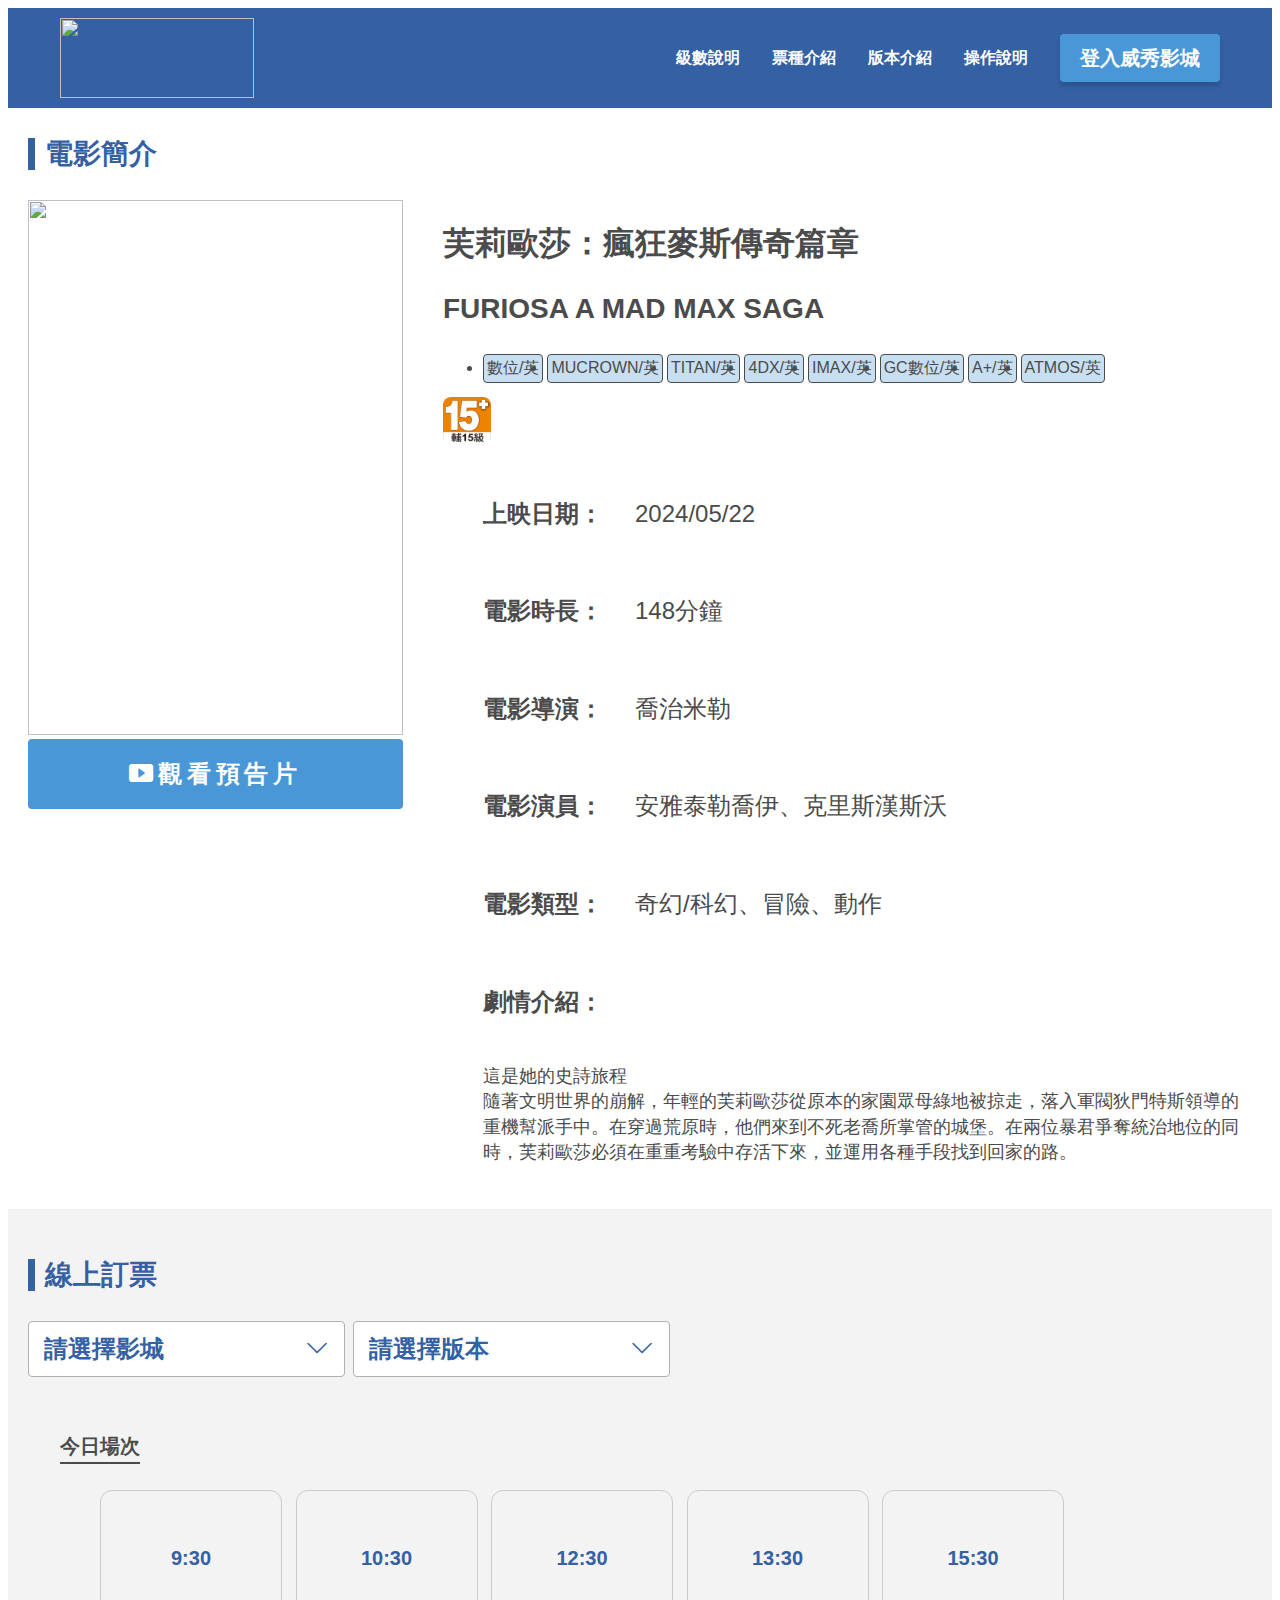
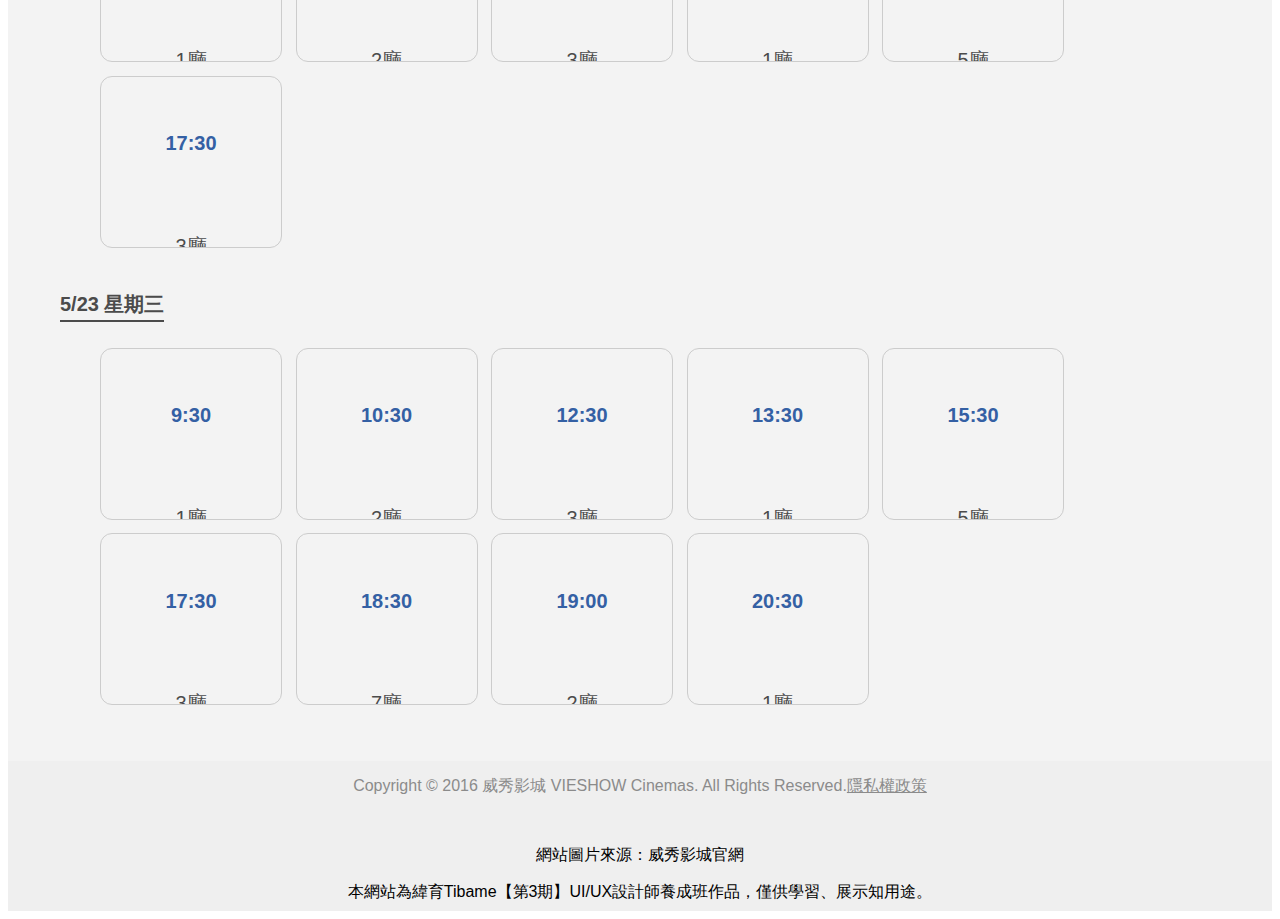
==== commit 339e5aa1: "更改footer註解" ====
--- a/movieinfo.html
+++ b/movieinfo.html
@@ -272,8 +272,14 @@
   
   <!-- -------------footer------------------ -->
   <div class="footer">
-    <p>Copyright © 2016 威秀影城 VIESHOW Cinemas. All Rights Reserved.</p>
-    <a href="#">隱私權政策</a>
+    <div class="copyright">
+      <p>Copyright © 2016 威秀影城 VIESHOW Cinemas. All Rights Reserved.</p>
+      <a href="#">隱私權政策</a>
+    </div>
+    <div class="disclaimer">
+      <p>網站圖片來源：威秀影城官網</p>
+      <p>本網站為緯育Tibame【第3期】UI/UX設計師養成班作品，僅供學習、展示知用途。</p>
+    </div>
   </div>
 
 </body>
--- a/css/movieinfo.css
+++ b/css/movieinfo.css
@@ -423,20 +423,34 @@
 /* --------------Footer------------ */
 .footer{
     display: flex;
-    flex-direction: row;
+    flex-direction: column;
     justify-content: center;
     background-color: #EFEFEF;
-    height: 60px;
-}
-
-.footer p{
+    height: 150px;
+    gap: 16px;
+}
+
+.copyright{
+    margin: 0 auto;
+    display: flex;
+}
+
+.copyright p{
     text-align: center;
     color: #8B8B8B;
     margin-top: 22px;
 }
-.footer a{
+.copyright a{
     margin-top: 22px;
     color: #8B8B8B;
 }
 
-
+.disclaimer{
+    margin: 0 auto;
+}
+
+.disclaimer p{
+    text-align: center;
+}
+
+
--- a/css/movieinfoRWD.css
+++ b/css/movieinfoRWD.css
@@ -1,35 +1,26 @@
 @media screen and (max-width: 1280px) {
-
-    .top{
-        width: auto;
-    }
-
-    .container{
-        width: auto;
-    }
-
-    .middle{
-        width: auto;
-    }
-
-    .dropdown{
-        width: auto;
-    }
-
-    .maindown{
-        width: auto;
-    }
 
     /* -------------頁籤-------------- */
     .top{
         margin-left: 20px;
-    }
-    
+        width: auto;
+    }
+
     .container{
+        width: auto;
         margin: 0 20px;
     }
-    
+
+    .middle{
+        width: auto;
+    }
+
+    .dropdown{
+        width: auto;
+    }
+
     .maindown{
+        width: auto;
         padding: 20px;
     }
 
@@ -84,6 +75,7 @@
     .rightcenter h3{
         min-width: 120px;
     }
+}
 
 @media screen and (max-width: 820px) {
 
@@ -196,13 +188,6 @@
     }
 
     /* --------footer-------- */
-    .footer{
-        height: 65px;
-        flex-direction: column;
-        align-items: center;
-        justify-content: space-evenly
-    }
-
     .footer p{
         font-size: 12px;
         margin-top: 0;
@@ -213,6 +198,12 @@
         margin-top: 0;
     }
 
+    .copyright{
+        flex-direction: column;
+        align-items: center;
+        gap: 8px;
+    }
+
 }
 
 @media screen and (max-width: 602px) {
@@ -313,5 +304,3 @@
         height: 500px;
     } 
 }
-
-}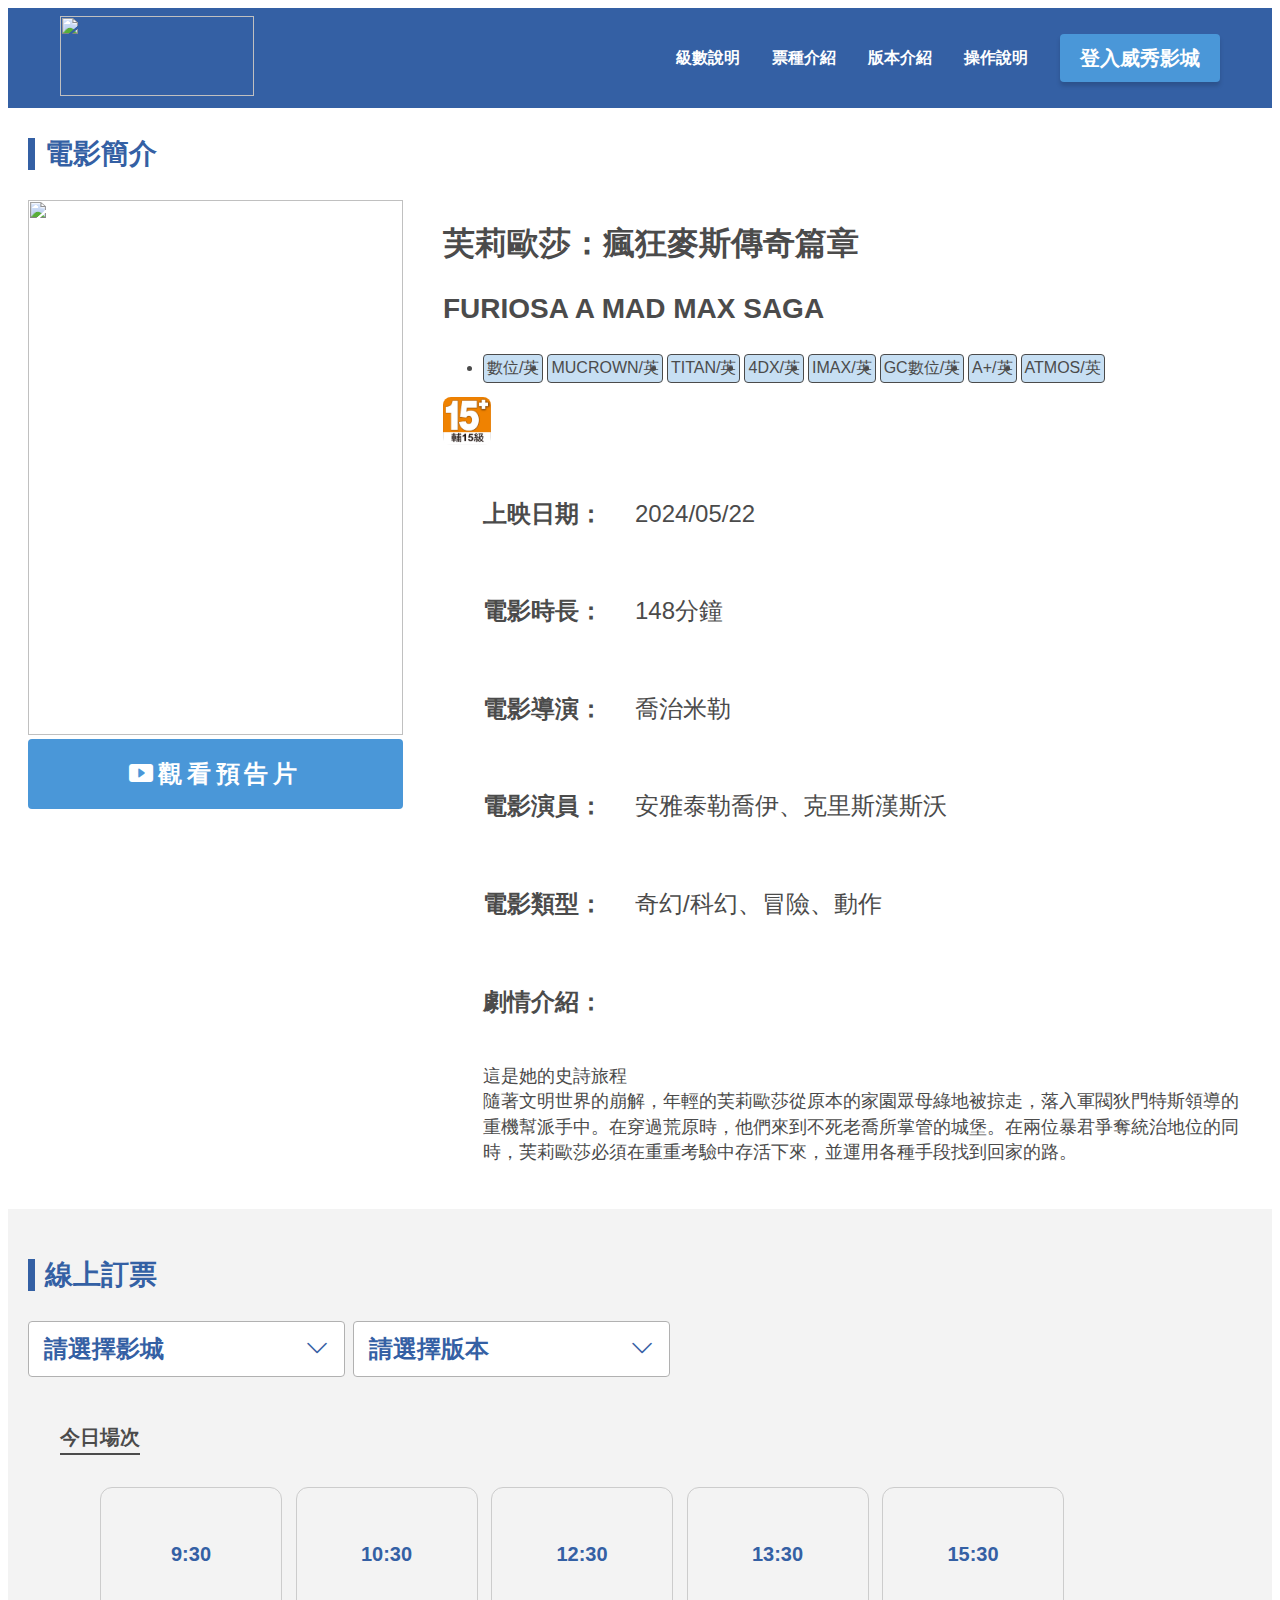
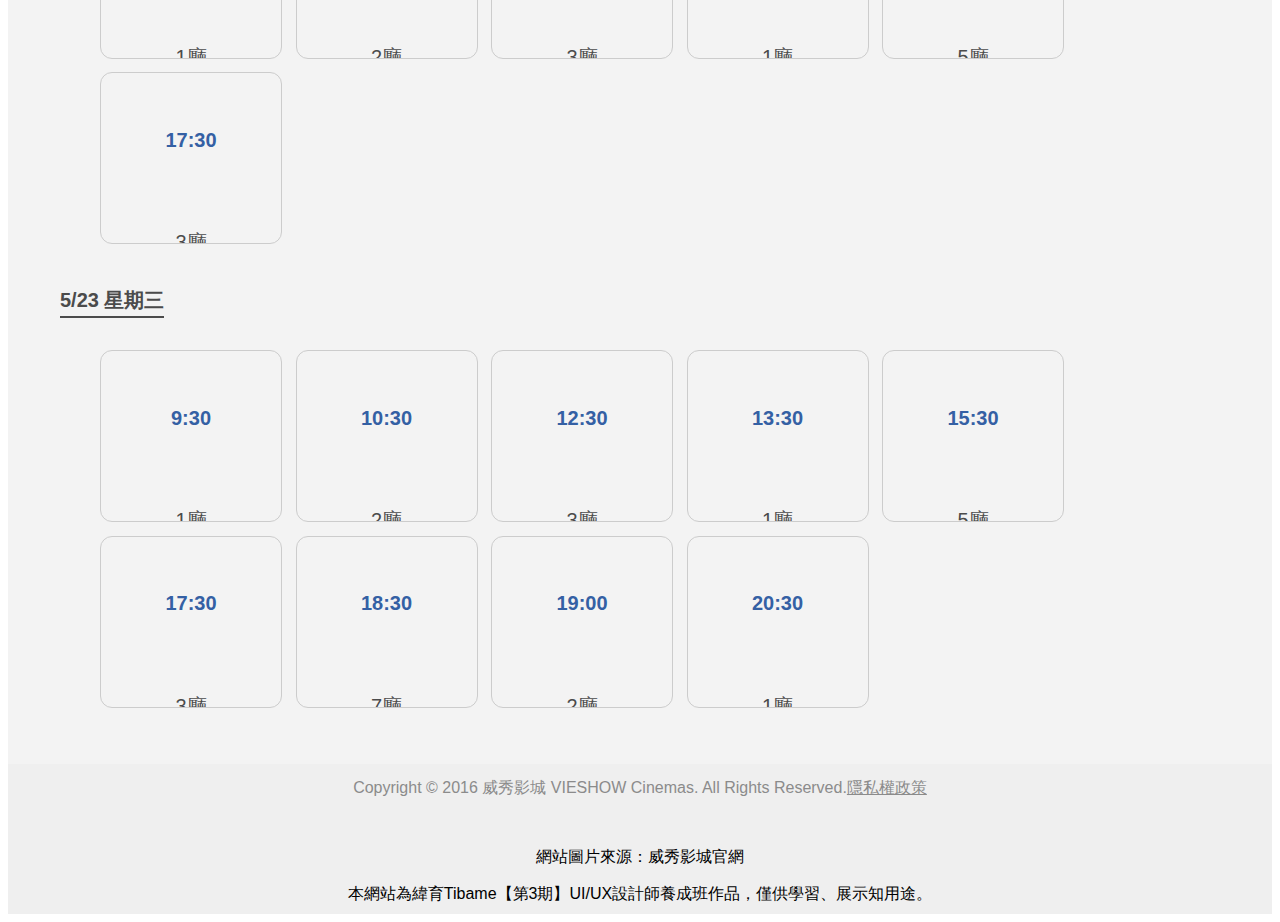
==== commit 6bd89bbf: "logo加上a連結" ====
--- a/movieinfo.html
+++ b/movieinfo.html
@@ -14,7 +14,7 @@
   <!-- -----------header------------- -->
   <div class="header">
     <div class="nav">
-      <img src="img/logo.png" alt="">
+      <a href="index.html"><img src="img/logo.png" alt=""></a>
       <i class="fa fa-bars" aria-hidden="true"></i>
       <div class="navbar">
         <a href="#">級數說明</a>
--- a/css/movieinfo.css
+++ b/css/movieinfo.css
@@ -48,7 +48,6 @@
 }
 
 .navbar a:hover{
-
     color: #C7DFF3;
 }
 
@@ -72,7 +71,6 @@
 
 /* ------------------電影簡介&線上訂票------------------- */
 .wrapper{
-    
     background-color: white;
     margin: 0 auto;
 }
@@ -216,6 +214,7 @@
 .maindown{
     background-color: #F3F3F3;
     padding-top: 10px;
+    min-height: 100vh;
 }
 
 /* ------------區域標題-------------- */
@@ -279,7 +278,7 @@
   width: 315px;
   height:0px;
   overflow: hidden;
-  transition: height .4s ease;
+  transition: .4s ease;
   background-color: #ffffff;
   border-radius: 4px;
   margin-top: 8px;
@@ -313,7 +312,7 @@
     width: 315px;;
     height:0px;
     overflow: hidden;
-    transition: height .4s ease;
+    transition: .4s ease;
     background-color: #ffffff;
     border-radius: 4px;
     margin-top: 8px;
@@ -354,7 +353,7 @@
     color: #4B4B4B;
     line-height: 160%;
     border-bottom: 2px solid #4B4B4B;
-    margin-bottom: 10px;
+    margin: 24px 0 16px 0;
 }
 
 .tomorrow h5{
@@ -364,8 +363,7 @@
     color: #4B4B4B;
     line-height: 160%;
     border-bottom: 2px solid #4B4B4B;
-    margin-bottom: 10px;
-    margin-top: 24px;
+    margin: 24px 0 16px 0;
 }
 
 .movietime a{
@@ -388,10 +386,12 @@
     height: 170px;
     text-align: center;
     overflow: hidden;
+    transition: 0.3s ease;
 }
 
 .movietime li:hover{
     box-shadow: 0 4px 4px rgba(0, 0, 0, 0.15);
+    transform: translateY(-8px);
 }
 
 .movietime h6{
--- a/css/movieinfoRWD.css
+++ b/css/movieinfoRWD.css
@@ -292,6 +292,10 @@
         margin: 0 auto;
     }
 
+    .bi-chevron-down{
+        margin-left: 15px;
+    }
+
     .theater {
         width: 170px;
     }
